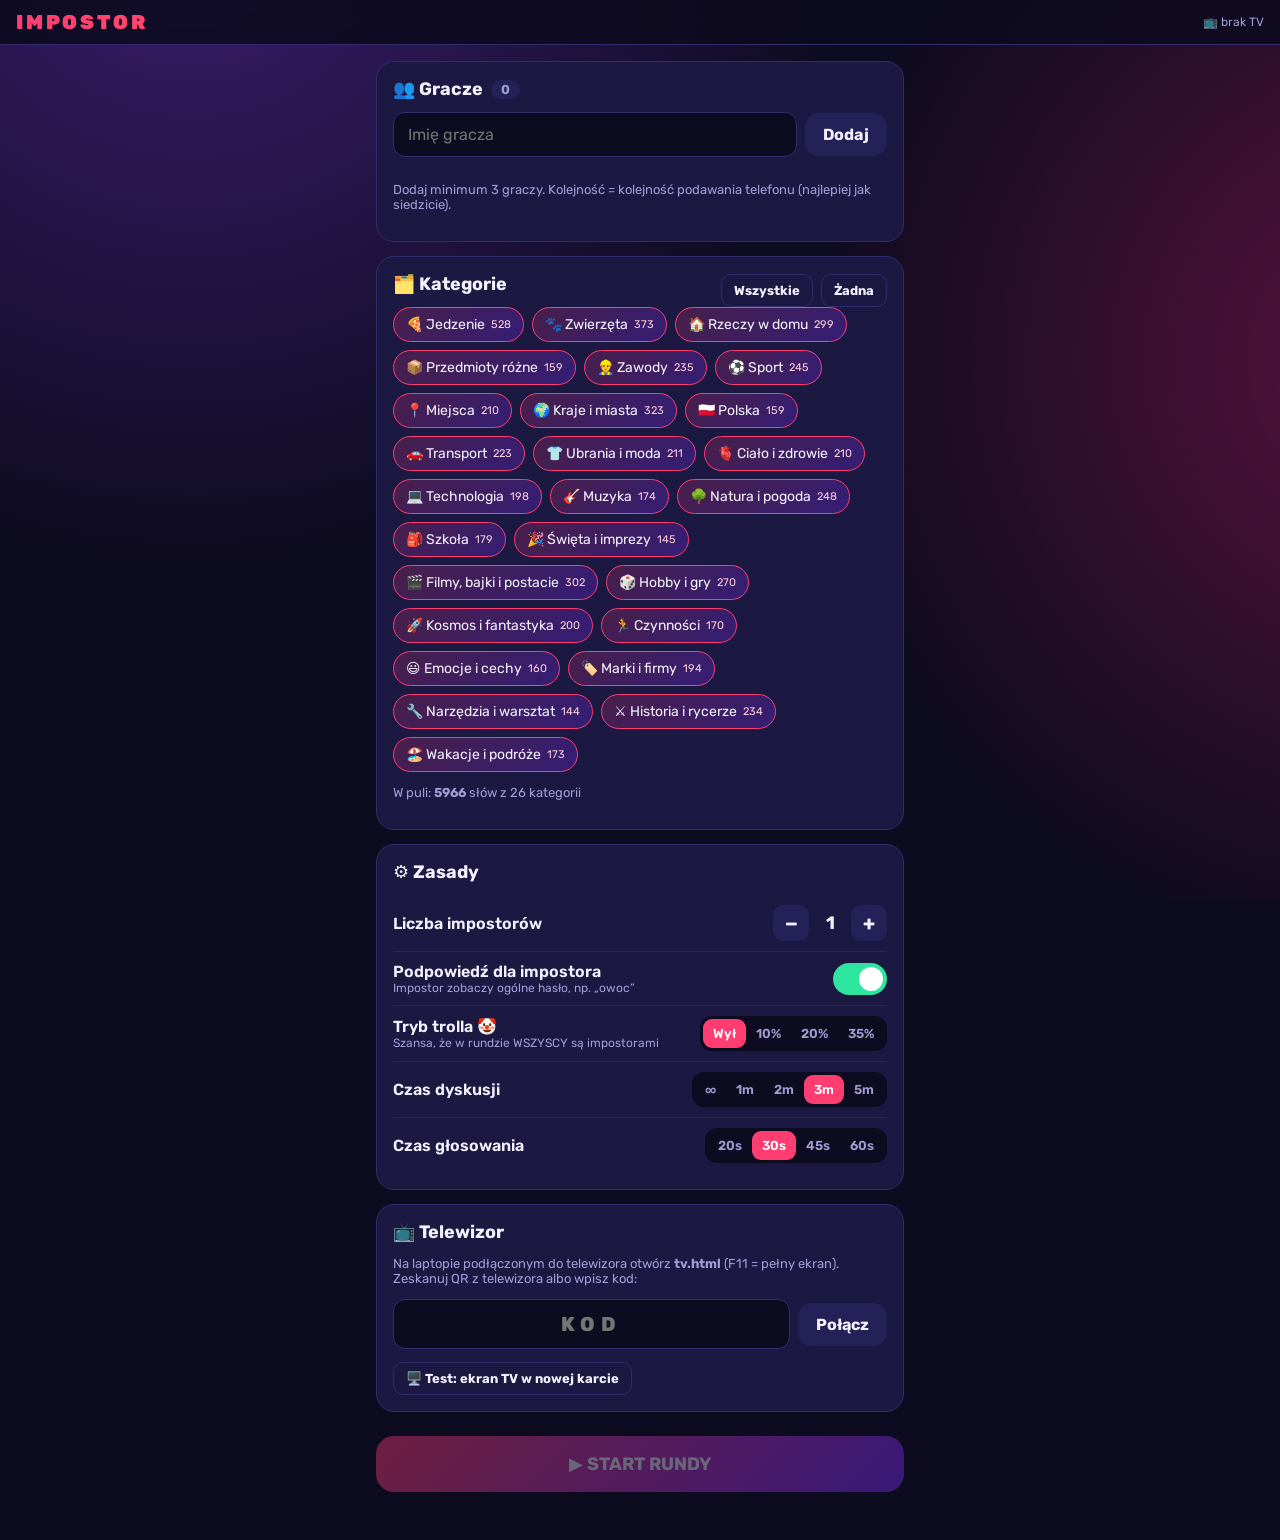
==== index.html @ a04d2d0b "Gra Impostor: aplikacja hosta, ekran TV (PeerJS), 26 kategorii słów Co-Authored-By: Claude Opus 5.5 " ====
<!doctype html>
<html lang="pl">
<head>
<meta charset="utf-8">
<meta name="viewport" content="width=device-width, initial-scale=1, viewport-fit=cover, user-scalable=no">
<meta name="theme-color" content="#0d0b1f">
<title>Impostor – host</title>
<link rel="manifest" href="manifest.webmanifest">
<link rel="preconnect" href="https://fonts.googleapis.com">
<link rel="preconnect" href="https://fonts.gstatic.com" crossorigin>
<link href="https://fonts.googleapis.com/css2?family=Rubik:wght@400;600;800;900&display=swap" rel="stylesheet">
<link rel="stylesheet" href="css/host.css">
</head>
<body>
<header class="top">
  <div class="logo">IMPOSTOR</div>
  <div class="tvstat" id="tvstat">📺 brak TV</div>
</header>
<main id="app"><div class="loading">Ładowanie słów…</div></main>
<script src="js/config.js"></script>
<script src="js/host.js"></script>
</body>
</html>
---- css/host.css ----
:root{
  --bg:#0d0b1f;--card:#1b1842;--card2:#242058;--line:#312c6e;--txt:#f4f2ff;--mut:#a29cd4;
  --pri:#ff3d71;--pri2:#ff8a3d;--vio:#7a2cff;--ok:#2ee59d;--warn:#ffc53d;
}
*{box-sizing:border-box;-webkit-tap-highlight-color:transparent}
html,body{margin:0;background:var(--bg);color:var(--txt);font-family:Rubik,system-ui,-apple-system,sans-serif;font-size:16px}
body{min-height:100dvh;background:
  radial-gradient(circle at 15% -10%,#3b1d6e 0,transparent 45%),
  radial-gradient(circle at 110% 40%,#5a1240 0,transparent 40%),var(--bg);background-attachment:fixed;overscroll-behavior:none}
button,input{font:inherit;color:inherit}
.top{position:sticky;top:0;z-index:5;display:flex;align-items:center;gap:10px;padding:10px 16px;padding-top:max(10px,env(safe-area-inset-top));
  background:rgba(13,11,31,.88);backdrop-filter:blur(8px);-webkit-backdrop-filter:blur(8px);border-bottom:1px solid var(--line)}
.logo{flex:1;font-weight:900;letter-spacing:.14em;font-size:20px;background:linear-gradient(90deg,var(--pri),var(--pri2));-webkit-background-clip:text;background-clip:text;color:transparent}
.tvstat{font-size:12px;color:var(--mut);white-space:nowrap}.tvstat.on{color:var(--ok)}
main{max-width:560px;margin:0 auto;padding:16px 16px 48px}
.loading{text-align:center;padding:80px 0;color:var(--mut);animation:pulse 1.4s infinite}
.card{background:var(--card);border:1px solid var(--line);border-radius:18px;padding:16px;margin-bottom:14px}
.card.err{border-color:#ff4d6d;background:#3a1430}
h1{font-size:26px;line-height:1.2;margin:8px 0}
h2{font-size:18px;margin:0 0 12px;display:flex;align-items:center;gap:8px;flex-wrap:wrap;justify-content:center}
.card h2{justify-content:flex-start}
.row{display:flex;gap:8px;align-items:center}.row.wrap{flex-wrap:wrap}.row.between{justify-content:space-between}.row.cen{justify-content:center}
.row .grow{flex:1}
.muted{color:var(--mut)}.small{font-size:13px}
code{background:#0003;padding:1px 5px;border-radius:5px;font-size:12px}
.badge{background:var(--card2);border-radius:99px;padding:2px 10px;font-size:13px;color:var(--mut)}
input{flex:1;min-width:0;background:#0d0b1f;border:1px solid var(--line);border-radius:12px;padding:12px 14px;font-size:16px;outline:none}
input:focus{border-color:var(--pri)}
.btn{border:0;border-radius:14px;padding:12px 18px;font-weight:700;background:var(--card2);cursor:pointer;transition:transform .1s,opacity .2s}
.btn:active{transform:scale(.96)}
.btn.sm{padding:8px 12px;font-size:13px;border-radius:10px}
.btn.big{padding:17px 22px;font-size:18px;width:100%;border-radius:18px;margin-top:10px}
.btn.primary{background:linear-gradient(135deg,var(--pri),var(--vio));box-shadow:0 8px 24px -8px var(--pri)}
.btn.ghost{background:transparent;border:1px solid var(--line)}
.btn:disabled{opacity:.4;box-shadow:none}
.center-b{display:block;margin:18px auto 0}
.players{list-style:none;margin:12px 0 4px;padding:0;display:flex;flex-direction:column;gap:6px}
.players li{display:flex;align-items:center;gap:10px;background:#0d0b1f88;border-radius:12px;padding:6px 6px 6px 8px;animation:pop .25s ease-out}
.pname{flex:1;font-weight:600;overflow:hidden;text-overflow:ellipsis;white-space:nowrap;text-align:left}
.pts{font-size:12px;color:var(--mut)}
.icon{width:36px;height:36px;border-radius:10px;border:0;background:var(--card2);font-weight:800;cursor:pointer;flex:none}
.icon.ph{background:none}.icon.x{color:#ff8fa3}.icon.plus{background:var(--pri)}
.av{--c:#888;display:inline-flex;align-items:center;justify-content:center;width:34px;height:34px;border-radius:50%;background:var(--c);color:#111;font-weight:900;flex:none;vertical-align:middle;box-shadow:0 0 0 3px #0003}
.av.sm{width:26px;height:26px;font-size:13px}
.av.xl{width:96px;height:96px;font-size:44px;margin:8px auto;box-shadow:0 0 0 6px #fff1,0 0 40px var(--c)}
.chips{display:flex;flex-wrap:wrap;gap:8px}.chips.cen{justify-content:center;margin:10px 0}
.chip{border:1px solid var(--line);background:#0d0b1f88;border-radius:99px;padding:8px 12px;font-size:14px;cursor:pointer;display:inline-flex;align-items:center;gap:6px}
.chip small{color:var(--mut);font-size:11px}
.chip.on{background:linear-gradient(135deg,#ff3d7133,#7a2cff44);border-color:var(--pri)}
.chip.on small{color:#ffd0dc}
.set{display:flex;align-items:center;justify-content:space-between;gap:12px;padding:10px 0;border-top:1px solid #ffffff10;flex-wrap:wrap}
.set:first-of-type{border-top:0}
.set-l{font-weight:600;display:flex;flex-direction:column}.set-l small{font-weight:400;font-size:12px;color:var(--mut)}
.seg{display:flex;background:#0d0b1f;border-radius:12px;padding:3px}
.seg button{border:0;background:none;padding:7px 10px;border-radius:9px;font-size:13px;font-weight:600;color:var(--mut);cursor:pointer}
.seg button.on{background:var(--pri);color:#fff}
.stepper{display:flex;align-items:center;gap:12px}.stepper b{min-width:18px;text-align:center;font-size:18px}
.stepper button{width:36px;height:36px;border-radius:10px;border:0;background:var(--card2);font-size:20px;font-weight:800;cursor:pointer}
.toggle{width:54px;height:32px;border-radius:99px;border:0;background:#0d0b1f;position:relative;cursor:pointer}
.toggle span{position:absolute;left:4px;top:4px;width:24px;height:24px;border-radius:50%;background:var(--mut);transition:.2s}
.toggle.on{background:var(--ok)}.toggle.on span{left:26px;background:#fff}

.center{display:flex;flex-direction:column;align-items:center;text-align:center;gap:6px;padding-top:12px;animation:fadeUp .35s ease-out}
.step{font-size:12px;text-transform:uppercase;letter-spacing:.16em;color:var(--mut)}
.pass-anim{font-size:42px;animation:pass 1.6s ease-in-out infinite}
.big-emoji{font-size:72px}
.pop{animation:pop .5s cubic-bezier(.3,1.6,.5,1)}
.hl{color:var(--warn);font-size:22px}
.clock{font-size:72px;font-weight:900;font-variant-numeric:tabular-nums;letter-spacing:.02em;line-height:1;margin:8px 0}
.clock.low{color:#ff4d6d;animation:pulse 1s infinite}.clock.done{color:#ff4d6d}
.clock.inf{color:var(--mut)}
.tag{display:inline-flex;align-items:center;gap:6px;background:#ff3d3d22;border:1px solid #ff3d3d;border-radius:99px;padding:5px 12px 5px 5px;font-weight:700}

/* kafelek */
.tile{position:relative;width:min(78vw,320px);aspect-ratio:3/4;margin:14px auto 6px;touch-action:none;user-select:none;-webkit-user-select:none;-webkit-touch-callout:none;cursor:pointer}
.tile.small-tile{width:min(60vw,220px);aspect-ratio:16/9}
.tile-cover,.tile-secret{position:absolute;inset:0;border-radius:24px;display:flex;flex-direction:column;align-items:center;justify-content:center;gap:6px}
.tile-secret{background:#fff;color:#14112e;box-shadow:inset 0 0 0 3px #0001;padding:18px}
.tile-cover{background:linear-gradient(145deg,var(--pri) 0%,var(--vio) 100%);box-shadow:0 18px 40px -12px #000,0 0 0 2px #fff2 inset;
  transition:transform .32s cubic-bezier(.2,.8,.2,1),opacity .2s;transform-origin:50% 0}
.tile-cover b{font-size:22px;letter-spacing:.14em}.tile-cover span{font-size:13px;opacity:.85}
.tile-cover .hand{font-size:52px;animation:press 1.6s ease-in-out infinite}
.tile.open .tile-cover{transform:translateY(-62%) rotateX(35deg) scale(.92);opacity:.12}
.role{display:flex;flex-direction:column;align-items:center;gap:6px;text-align:center}
.role span{font-size:14px;color:#6b6799}
.role .word{font-size:clamp(26px,9vw,40px);line-height:1.1;word-break:break-word}
.role small{font-size:13px;color:#6b6799}
.role.imp{color:#d0002a}.role.imp b{font-size:22px}.role.imp em{font-style:normal;font-weight:900;font-size:30px;color:#14112e}
.role-ico{font-size:56px}

.votes{list-style:none;padding:0;margin:8px 0;width:100%;display:flex;flex-direction:column;gap:6px}
.votes li{display:flex;align-items:center;gap:8px;background:var(--card);border:1px solid var(--line);border-radius:14px;padding:6px}
.vname{flex:1;text-align:left;display:flex;align-items:center;gap:8px;font-weight:600}
.vcount{min-width:28px;font-size:22px}
.deltas,.board{list-style:none;padding:0;margin:10px 0;width:100%;display:flex;flex-direction:column;gap:6px}
.deltas li,.board li{display:flex;align-items:center;gap:10px;background:var(--card);border-radius:12px;padding:8px 12px;animation:fadeUp .4s both}
.deltas li b{margin-left:auto;color:var(--ok)}
.board li b{font-size:20px;min-width:30px;text-align:right}.board li i{font-style:normal;color:var(--ok);font-weight:700}
.board li:first-child{background:linear-gradient(90deg,#ffc53d33,var(--card));border:1px solid #ffc53d66}

@keyframes pop{0%{transform:scale(.6);opacity:0}100%{transform:none;opacity:1}}
@keyframes fadeUp{0%{transform:translateY(14px);opacity:0}100%{transform:none;opacity:1}}
@keyframes pulse{50%{opacity:.45}}
@keyframes pass{0%,100%{transform:translateX(-30px) rotate(-12deg)}50%{transform:translateX(30px) rotate(12deg)}}
@keyframes press{0%,100%{transform:translateY(0)}50%{transform:translateY(10px) scale(.92)}}

.code-in{text-transform:uppercase;letter-spacing:.3em;font-weight:800;text-align:center;font-size:20px}
.ok{color:var(--ok)}
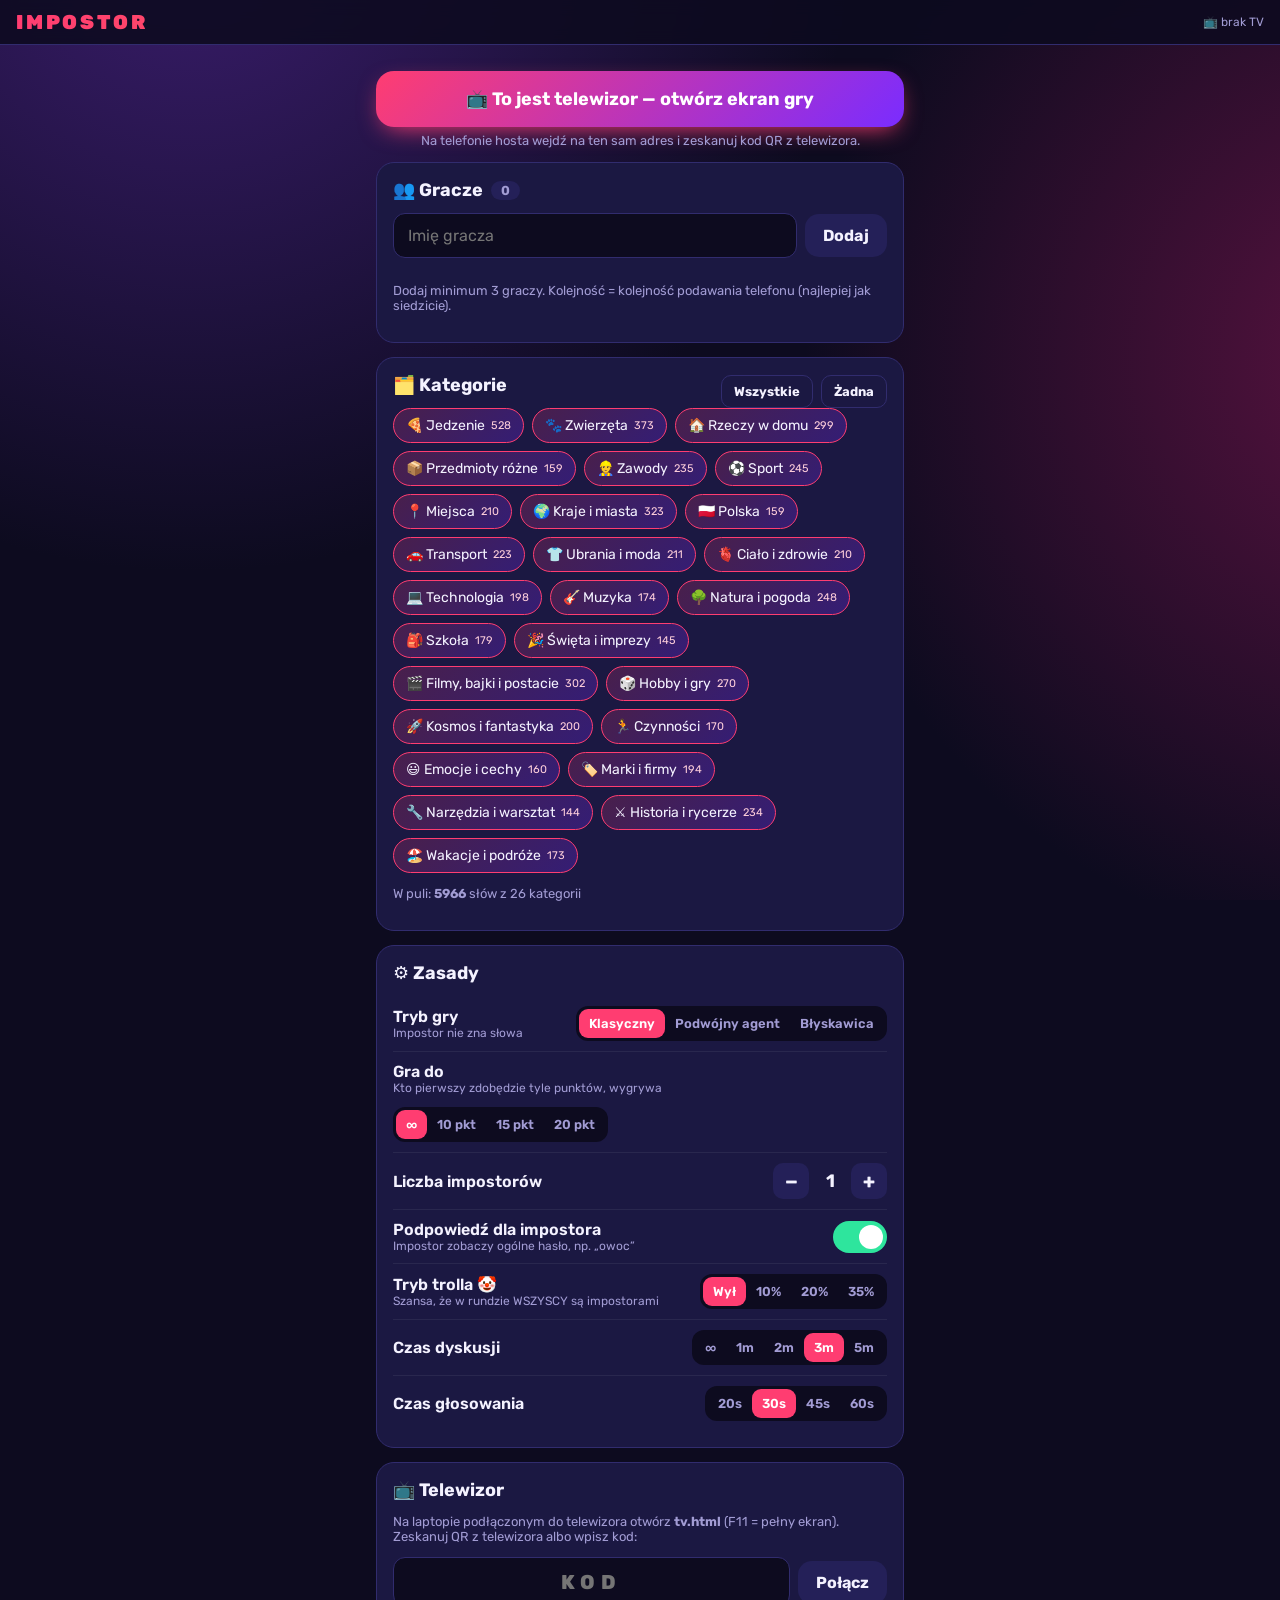
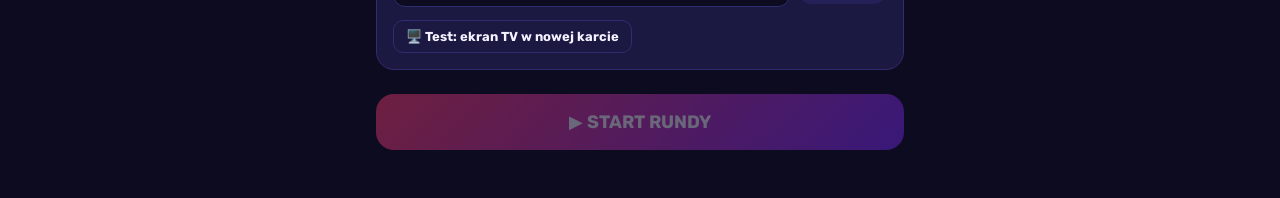
==== commit 1e6d23cc: "Wersjonowanie plików js/css (?v=…), żeby przeglądarka nie trzymała starych plików; komunikat o stare" ====
--- a/index.html
+++ b/index.html
@@ -9,7 +9,7 @@
 <link rel="preconnect" href="https://fonts.googleapis.com">
 <link rel="preconnect" href="https://fonts.gstatic.com" crossorigin>
 <link href="https://fonts.googleapis.com/css2?family=Rubik:wght@400;600;800;900&display=swap" rel="stylesheet">
-<link rel="stylesheet" href="css/host.css">
+<link rel="stylesheet" href="css/host.css?v=202610312307">
 </head>
 <body>
 <header class="top">
@@ -17,7 +17,7 @@
   <div class="tvstat" id="tvstat">📺 brak TV</div>
 </header>
 <main id="app"><div class="loading">Ładowanie słów…</div></main>
-<script src="js/config.js"></script>
-<script src="js/host.js"></script>
+<script src="js/config.js?v=202610312307"></script>
+<script src="js/host.js?v=202610312307"></script>
 </body>
 </html>
--- a/css/host.css
+++ b/css/host.css
@@ -106,3 +106,116 @@
 
 .code-in{text-transform:uppercase;letter-spacing:.3em;font-weight:800;text-align:center;font-size:20px}
 .ok{color:var(--ok)}
+.ballots{list-style:none;padding:0;margin:8px 0;width:100%;display:flex;flex-direction:column;gap:8px;text-align:left}
+.ballots li{background:var(--card);border:1px solid var(--line);border-radius:14px;padding:8px}
+.ballots li.voted{border-color:var(--ok)}
+.who{display:flex;align-items:center;gap:6px;margin-bottom:6px;font-size:14px}
+.targets{display:flex;flex-wrap:wrap;gap:6px}
+.tgt{display:inline-flex;align-items:center;gap:5px;border:1px solid var(--line);background:#0d0b1f;border-radius:99px;padding:3px 10px 3px 3px;font-size:13px;font-weight:600;cursor:pointer}
+.tgt.on{background:var(--pri);border-color:var(--pri)}
+.opts{display:grid;grid-template-columns:1fr 1fr;gap:6px;width:100%;margin:8px 0}
+.opt{display:flex;align-items:center;justify-content:center;gap:4px;min-height:46px;border:1px solid var(--line);background:var(--card);border-radius:12px;padding:6px 8px;font-weight:700;font-size:14px;cursor:pointer}
+.opt.on{background:var(--pri);border-color:var(--pri)}
+.av.xs{width:20px;height:20px;font-size:10px;box-shadow:none}
+.tvlink{display:block;text-align:center;text-decoration:none;color:#fff;margin:0 0 6px}
+.tvlink:focus{outline:4px solid #fff;outline-offset:3px}
+.cen-t{text-align:center;margin:0 0 14px}
+
+/* ---------- telefon gracza ---------- */
+.joinf{display:flex;flex-direction:column;gap:8px;width:100%;text-align:left}
+.joinf label{font-size:13px;color:var(--mut);font-weight:600;margin-top:4px}
+.ok{color:var(--ok);font-weight:700}
+.tile.mini{width:min(70vw,260px);aspect-ratio:16/8;margin-top:18px}
+.tile.mini .role .word{font-size:26px}.tile.mini .role-ico{font-size:28px}.tile.mini .role.imp em{font-size:22px}
+.tile.mini .tile-cover b{font-size:16px}
+.vgrid{display:grid;grid-template-columns:1fr 1fr;gap:8px;width:100%}
+.vbtn{display:flex;flex-direction:column;align-items:center;gap:6px;padding:14px 8px;border-radius:16px;border:2px solid var(--line);background:var(--card);font-weight:700;cursor:pointer}
+.vbtn.on{border-color:var(--pri);background:linear-gradient(135deg,#ff3d7144,#7a2cff55);box-shadow:0 0 20px -6px var(--pri)}
+.clock.sm{font-size:40px}
+.mydelta{font-size:56px;font-weight:900;color:var(--mut)}.mydelta.plus{color:var(--ok)}
+.mydelta small{display:block;font-size:13px;font-weight:600;color:var(--mut)}
+.board li.me{outline:2px solid var(--pri)}
+.drum-s{font-size:48px;animation:press .3s infinite alternate}
+
+/* ---------- emoji i reakcje ---------- */
+.av.emo{font-size:20px;line-height:1}.av.sm.emo{font-size:15px}.av.xl.emo{font-size:58px}.av.xs.emo{font-size:12px}
+.emo-btn{background:none;border:0;padding:0;cursor:pointer}
+.emogrid{display:grid;grid-template-columns:repeat(8,1fr);gap:4px}
+.emo-pick{font-size:22px;padding:6px 0;border-radius:10px;border:2px solid transparent;background:#0d0b1f;cursor:pointer}
+.emo-pick.on{border-color:var(--pri);background:#ff3d7133}
+.emo-pick:disabled{opacity:.25}
+.emocard{width:100%;margin-top:10px}.emocard summary{cursor:pointer;font-weight:700}
+.emocard .emogrid{margin-top:10px}
+body.has-react main{padding-bottom:90px}
+.reactbar{position:fixed;left:0;right:0;bottom:0;display:flex;justify-content:space-around;gap:2px;padding:8px 6px calc(8px + env(safe-area-inset-bottom));background:rgba(13,11,31,.94);border-top:1px solid var(--line);z-index:6}
+.reactbar button{font-size:24px;background:none;border:0;padding:4px;cursor:pointer;border-radius:10px}
+.reactbar button:active{background:#ffffff14}
+.reactbar button.fly{animation:fly .5s ease-out}
+@keyframes fly{0%{transform:none}40%{transform:translateY(-14px) scale(1.4)}100%{transform:none}}
+.set .seg{flex-wrap:wrap}
+.reactbar button{flex:1;min-width:0;font-size:22px;padding:4px 0}
+
+/* ================= MAFIA (telefon) ================= */
+body.mafia-ui{background:radial-gradient(circle at 80% -10%,#4a0d22 0,transparent 45%),radial-gradient(circle at 0% 40%,#1a1a4a 0,transparent 40%),var(--bg)}
+body.night-ui{background:radial-gradient(ellipse at 50% 120%,#0d1b3d 0%,#03040f 70%)}
+.mrole-card{color:#14112e}.mrole-card b{font-size:26px}.mrole-card span{font-size:14px}
+.mrole-card.r-mafia b{color:#d0002a}.mrole-card.r-cop b{color:#1c6fd1}.mrole-card.r-doctor b{color:#0c9a62}
+.mrole-card small{font-weight:700;color:#d0002a}
+.vbtn small{font-size:11px;color:#ffb3c1}
+.inbox{width:100%;text-align:left;border-color:var(--warn);background:#3a2c0a}
+.inbox p{margin:6px 0 0;font-size:14px}
+.hand,.cardsel{width:100%;text-align:left;margin-top:14px}
+.pcards{display:grid;grid-template-columns:repeat(auto-fill,minmax(150px,1fr));gap:8px;margin-top:10px}
+.pcard{display:flex;flex-direction:column;align-items:center;gap:4px;text-align:center;padding:10px 8px;border-radius:14px;border:2px solid var(--line);background:linear-gradient(160deg,#2a2466,#1b1842);cursor:pointer;opacity:.55}
+.pcard.now{opacity:1;box-shadow:0 0 0 2px #ffffff22,0 10px 24px -10px #000}
+.pcard .pe{font-size:30px}.pcard b{font-size:14px}.pcard p{font-size:11.5px;color:#cfcaf2;margin:0;line-height:1.3}
+.pcard i{font-style:normal;font-size:10.5px;color:var(--mut);text-transform:uppercase;letter-spacing:.06em}
+.pcard.t-mafia{border-color:#ff2d4a;background:linear-gradient(160deg,#4a1024,#1b1842)}
+.pcard.t-town{border-color:#4dabf7;background:linear-gradient(160deg,#10305a,#1b1842)}
+.pcard.big{opacity:1;max-width:240px;margin:0 auto 10px}
+.pcard.big .pe{font-size:44px}.pcard.big p{font-size:13px}
+.ghostscr .big-emoji{animation:float 3s ease-in-out infinite}
+.pnote{position:fixed;left:50%;top:70px;transform:translate(-50%,-140px);background:#ff3d71;color:#fff;font-weight:700;padding:10px 18px;border-radius:14px;z-index:20;transition:transform .3s;max-width:90%;text-align:center}
+.pnote.on{transform:translate(-50%,0)}
+@keyframes float{50%{transform:translateY(-8px)}}
+
+/* ===== animacje Mafii na telefonie ===== */
+.fxc{width:100%;display:flex;flex-direction:column;align-items:center;gap:6px;padding:14px 10px;margin:6px 0;border-radius:18px;background:#1b1842;border:2px solid var(--line);position:relative;overflow:hidden;animation:fadeUp .4s both}
+.fxc small{color:var(--mut);font-weight:700}
+.fxc b{font-size:17px}
+.fxc .scan{position:relative;width:110px;height:110px;display:flex;align-items:center;justify-content:center}
+.fxc .lens{position:absolute;font-size:46px;animation:lens 1.6s ease-in-out both;filter:drop-shadow(0 4px 8px #000)}
+@keyframes lens{0%{transform:translate(-40px,30px) rotate(-20deg);opacity:0}15%{opacity:1}35%{transform:translate(35px,-20px) rotate(10deg)}60%{transform:translate(-25px,-30px) rotate(-10deg)}85%{transform:translate(20px,25px)}100%{transform:translate(40px,40px) scale(.6);opacity:0}}
+.fxc .beam{position:absolute;inset:0;border-radius:50%;background:linear-gradient(180deg,transparent 45%,#6cc6ff99 50%,transparent 55%);animation:beam 1.5s linear both}
+@keyframes beam{0%{transform:translateY(-60%);opacity:1}100%{transform:translateY(60%);opacity:0}}
+.fxc .stamp2{font-size:26px;font-weight:900;letter-spacing:.06em;padding:4px 16px;border:4px solid;border-radius:10px;transform:rotate(-7deg);animation:stamp2 .5s 1.6s cubic-bezier(.3,1.6,.5,1) both}
+@keyframes stamp2{0%{opacity:0;transform:rotate(-7deg) scale(3)}100%{opacity:1;transform:rotate(-7deg) scale(1)}}
+.fxc.bad{border-color:#ff2d4a;background:linear-gradient(180deg,#4a1024,#1b1842)}.fxc.bad .stamp2{color:#ff4d6d;border-color:#ff4d6d}
+.fxc.good{border-color:var(--ok);background:linear-gradient(180deg,#0f3d2c,#1b1842)}.fxc.good .stamp2{color:var(--ok);border-color:var(--ok)}
+.fxc.check b{animation:fadeUp .4s 1.9s both}
+.sv2{position:relative;width:110px;height:110px;display:flex;align-items:center;justify-content:center}
+.knife2{position:absolute;font-size:40px;animation:knife2 1.4s both}
+@keyframes knife2{0%{transform:translate(-160px,-40px) rotate(-60deg)}40%{transform:translate(-56px,0) rotate(200deg)}55%{transform:translate(-64px,-4px) rotate(170deg)}100%{transform:translate(-170px,-90px) rotate(-200deg);opacity:0}}
+.shield2{position:absolute;inset:-10px;border-radius:50%;border:4px solid #6cc6ff;box-shadow:0 0 22px #6cc6ff,inset 0 0 16px #6cc6ff88;animation:shieldup2 1s .4s both}
+@keyframes shieldup2{0%{opacity:0;transform:scale(.3)}40%{opacity:1;transform:scale(1.12)}100%{opacity:1;transform:scale(1)}}
+.shieldc{border-color:#6cc6ff;background:linear-gradient(180deg,#0f2d4a,#1b1842)}
+.dove2{font-size:64px;animation:dove2 2s ease-in-out both}
+@keyframes dove2{0%{transform:translate(-160px,60px) scale(.5);opacity:0}50%{transform:translate(0,-10px) scale(1.2);opacity:1}100%{transform:none}}
+.siren{font-size:56px;animation:siren .5s 4 alternate}
+@keyframes siren{from{filter:drop-shadow(0 0 4px #f00)}to{filter:drop-shadow(0 0 22px #f00) hue-rotate(180deg);transform:scale(1.15)}}
+.alarmc{border-color:#ff2d4a}
+.slash2{position:absolute;left:-10%;top:40%;width:120%;height:6px;border-radius:6px;background:linear-gradient(90deg,transparent,#ff1f3d,transparent);transform:rotate(-30deg) scaleX(0);transform-origin:left;animation:slash2 .4s .3s both}
+.slash2.b{top:58%;animation-delay:.45s}
+@keyframes slash2{to{transform:rotate(-30deg) scaleX(1)}}
+.fxc.hit.bad .av{animation:fallover2 .8s .9s forwards}
+@keyframes fallover2{to{transform:rotate(-80deg) translateY(10px);filter:grayscale(1) brightness(.6)}}
+/* odegrana animacja – tylko stan końcowy */
+.fxc.still,.fxc.still *{animation-duration:0s !important;animation-delay:0s !important}
+.fxc.still .lens,.fxc.still .beam,.fxc.still .knife2{display:none}
+/* śmierć gracza */
+.deathfx{position:fixed;inset:0;z-index:30;display:flex;flex-direction:column;align-items:center;justify-content:center;background:radial-gradient(circle,#3a0010ee,#000f);animation:deathfx 4.2s forwards;pointer-events:none}
+.deathfx b{font-size:110px;animation:pop .6s .4s cubic-bezier(.3,1.6,.5,1) both}
+.deathfx h2{color:#ff4d6d;font-size:28px;animation:fadeUp .5s 1s both}
+.deathfx .crack{position:absolute;inset:0;background:repeating-linear-gradient(115deg,transparent 0 46px,#ffffff22 47px,transparent 49px),repeating-linear-gradient(35deg,transparent 0 70px,#ffffff1a 71px,transparent 73px);animation:fadeUp .2s .2s both}
+@keyframes deathfx{0%{opacity:0}8%{opacity:1}80%{opacity:1}100%{opacity:0;visibility:hidden}}
+.deathfx.still{display:none}
